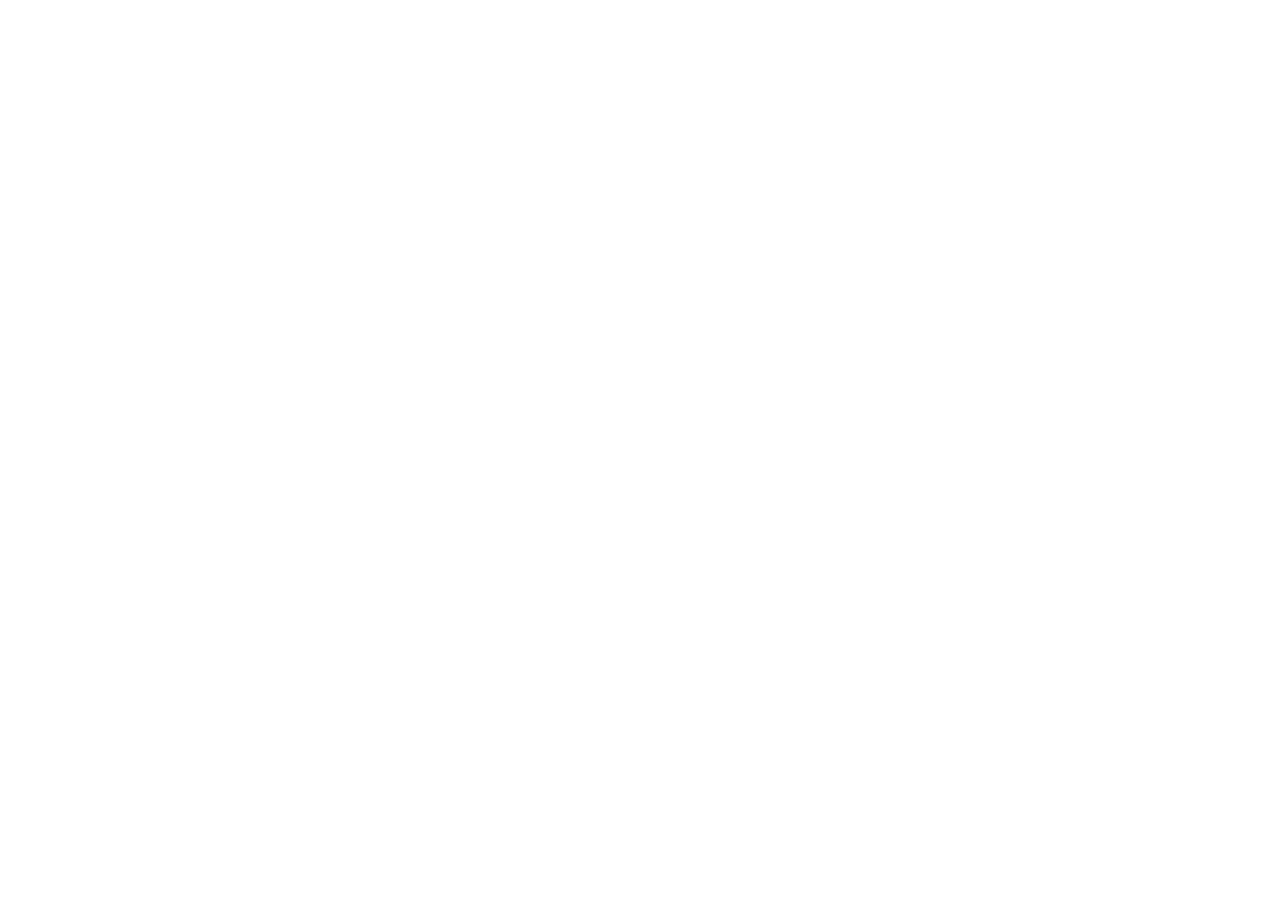
==== index.html @ 0ff0e594 "add initial HTML, CSS, and image files for project setup" ====
<!DOCTYPE html>
<html lang="en">
<head>
    <meta charset="UTF-8">
    <meta name="viewport" content="width=device-width, initial-scale=1.0">
    <title>Noluforge Online Studio</title>
</head>
<body>
    
</body>
</html>
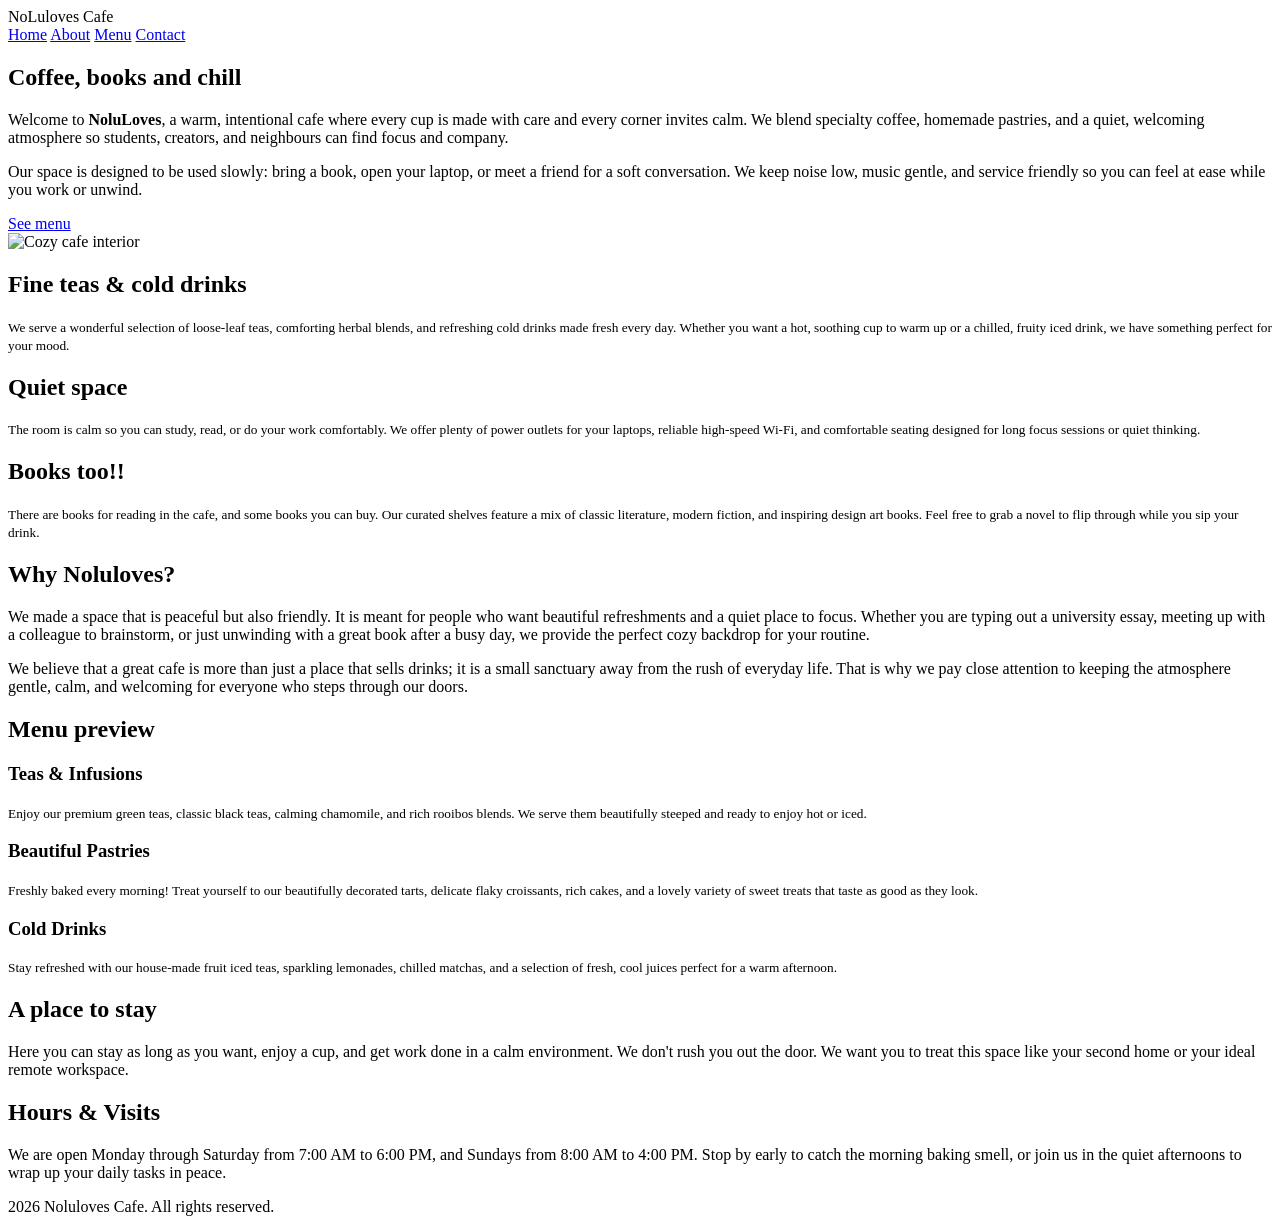
==== commit f65afeb8: "complete html content for all pages and finalize cafe styles" ====
--- a/index.html
+++ b/index.html
@@ -3,9 +3,90 @@
 <head>
     <meta charset="UTF-8">
     <meta name="viewport" content="width=device-width, initial-scale=1.0">
-    <title>Noluforge Online Studio</title>
+  <title>NoluLoves Cafe</title>
+  <link rel="stylesheet" href="css/styles.css">
 </head>
 <body>
     
+  <header class="topbar">
+    <div class="logo">NoLuloves Cafe</div>
+    <nav class="navmenu">
+      <a class="navlink active" href="index.html">Home</a>
+      <a class="navlink" href="about.html">About</a>
+      <a class="navlink" href="services.html">Menu</a>
+      <a class="navlink" href="contact.html">Contact</a>
+    </nav>
+  </header>
+
+  <section class="hero">
+    <div class="hero-text">
+      <h1>Coffee, books and chill</h1>
+        <p>Welcome to <strong>NoluLoves</strong>, a warm, intentional cafe where every cup is made with care and every corner invites calm. We blend specialty coffee, homemade pastries, and a quiet, welcoming atmosphere so students, creators, and neighbours can find focus and company.</p>
+        <p>Our space is designed to be used slowly: bring a book, open your laptop, or meet a friend for a soft conversation. We keep noise low, music gentle, and service friendly so you can feel at ease while you work or unwind.</p>
+      <a class="button" href="services.html">See menu</a>
+    </div>
+    <div class="hero-image">
+      <img src="images/caef.png" alt="Cozy cafe interior" width="500px">
+    </div>
+  </section>
+
+ <main class="content">
+  
+  <section class="feature-row">
+    <article class="feature-card">
+      <h2>Fine teas & cold drinks</h2>
+      <small>We serve a wonderful selection of loose-leaf teas, comforting herbal blends, and refreshing cold drinks made fresh every day. Whether you want a hot, soothing cup to warm up or a chilled, fruity iced drink, we have something perfect for your mood.</small>
+    </article>
+    <article class="feature-card">
+      <h2>Quiet space</h2>
+      <small>The room is calm so you can study, read, or do your work comfortably. We offer plenty of power outlets for your laptops, reliable high-speed Wi-Fi, and comfortable seating designed for long focus sessions or quiet thinking.</small>
+    </article>
+    <article class="feature-card">
+      <h2>Books too!!</h2>
+      <small>There are books for reading in the cafe, and some books you can buy. Our curated shelves feature a mix of classic literature, modern fiction, and inspiring design art books. Feel free to grab a novel to flip through while you sip your drink.</small>
+    </article>
+  </section>
+
+ 
+  <section class="text-section">
+    <h2>Why Noluloves?</h2>
+    <p>We made a space that is peaceful but also friendly. It is meant for people who want beautiful refreshments and a quiet place to focus. Whether you are typing out a university essay, meeting up with a colleague to brainstorm, or just unwinding with a great book after a busy day, we provide the perfect cozy backdrop for your routine.</p><p>We believe that a great cafe is more than just a place that sells drinks; it is a small sanctuary away from the rush of everyday life. That is why we pay close attention to keeping the atmosphere gentle, calm, and welcoming for everyone who steps through our doors.</p>
+  </section>
+
+ 
+  <section class="menu-preview">
+    <h2>Menu preview</h2>
+    <div class="grid-row">
+      <div class="menu-card">
+        <h3>Teas & Infusions</h3>
+        <small>Enjoy our premium green teas, classic black teas, calming chamomile, and rich rooibos blends. We serve them beautifully steeped and ready to enjoy hot or iced.</small>
+      </div>
+      <div class="menu-card">
+        <h3>Beautiful Pastries</h3>
+        <small>Freshly baked every morning! Treat yourself to our beautifully decorated tarts, delicate flaky croissants, rich cakes, and a lovely variety of sweet treats that taste as good as they look.</small>
+      </div>
+      <div class="menu-card">
+        <h3>Cold Drinks</h3>
+        <small>Stay refreshed with our house-made fruit iced teas, sparkling lemonades, chilled matchas, and a selection of fresh, cool juices perfect for a warm afternoon.</small>
+      </div>
+    </div>
+  </section>
+
+  
+  <section class="text-section">
+    <h2>A place to stay</h2>
+    <p>Here you can stay as long as you want, enjoy a cup, and get work done in a calm environment. We don't rush you out the door. We want you to treat this space like your second home or your ideal remote workspace.</p>
+  </section>
+
+
+  <section class="text-section">
+    <h2>Hours & Visits</h2>
+    <p>We are open Monday through Saturday from 7:00 AM to 6:00 PM, and Sundays from 8:00 AM to 4:00 PM. Stop by early to catch the morning baking smell, or join us in the quiet afternoons to wrap up your daily tasks in peace.</p>
+  </section>
+</main>
+
+  <footer class="site-footer">
+    <p>2026 Noluloves Cafe. All rights reserved.</p>
+  </footer>
 </body>
-</html>+</html>
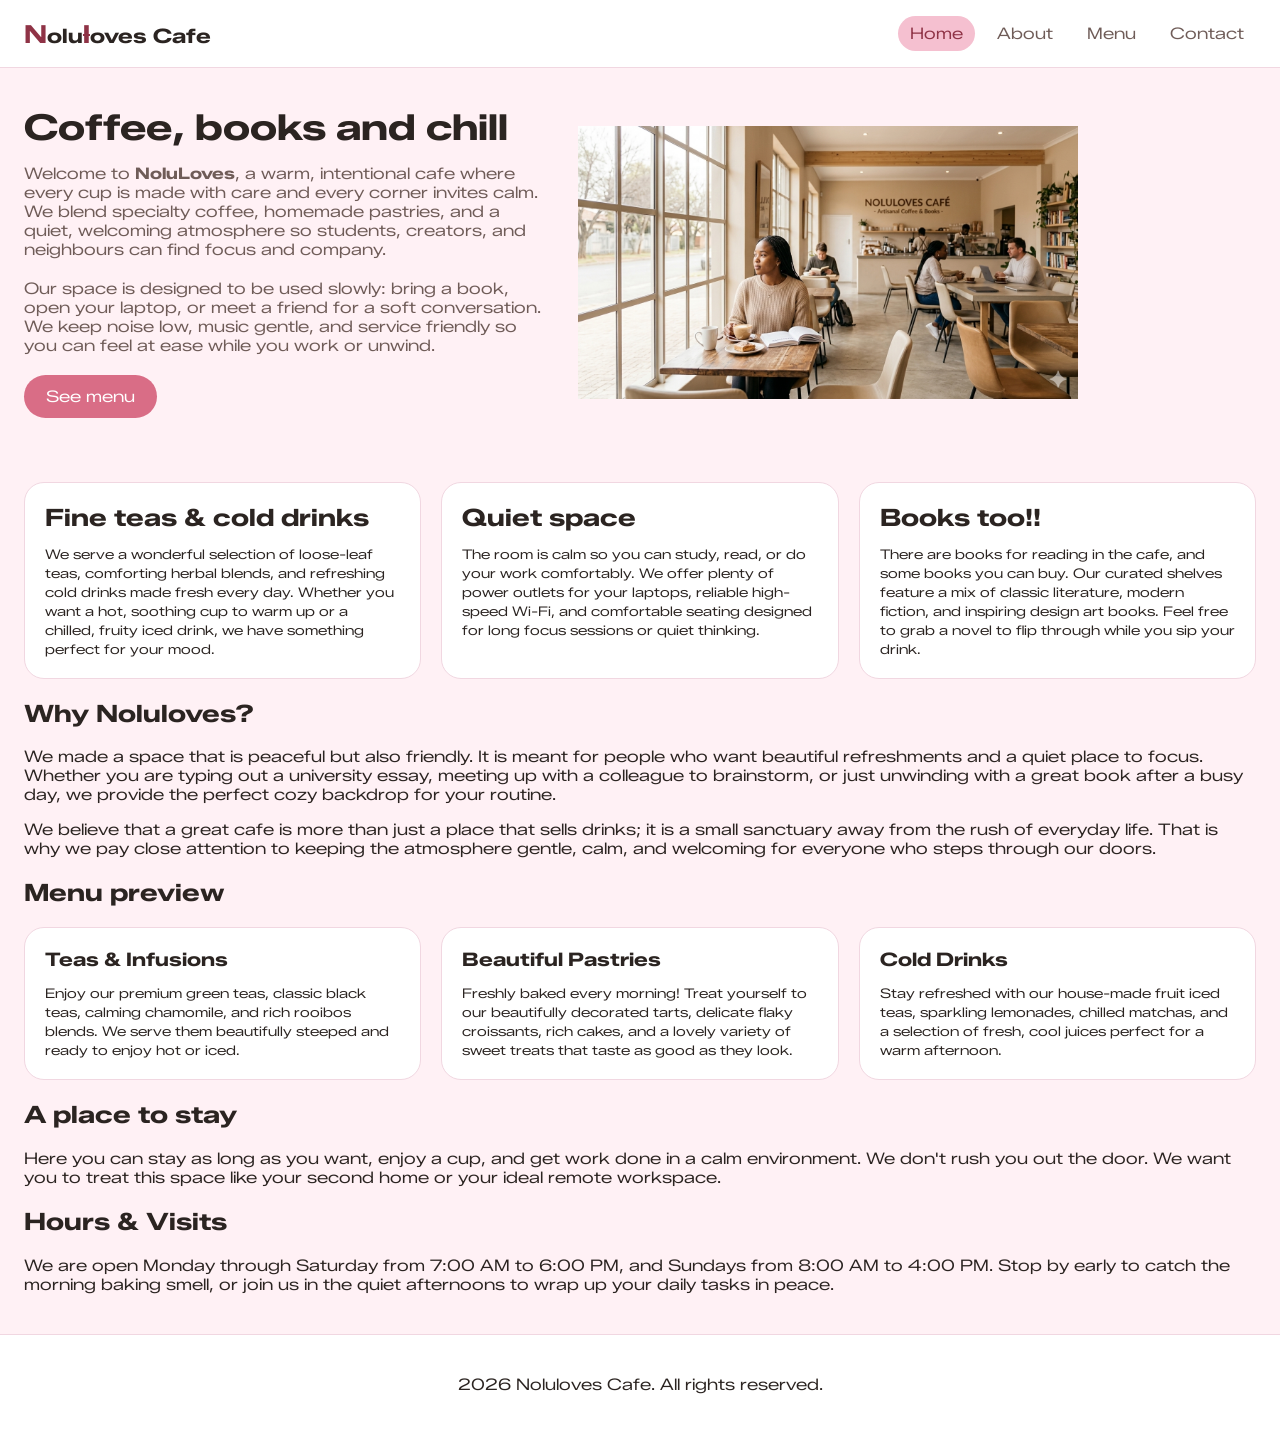
==== commit 97fb7c47: "added Google Fonts and updated logo styling across multiple pages" ====
--- a/index.html
+++ b/index.html
@@ -5,11 +5,14 @@
     <meta name="viewport" content="width=device-width, initial-scale=1.0">
   <title>NoluLoves Cafe</title>
   <link rel="stylesheet" href="css/styles.css">
+  <link rel="preconnect" href="https://fonts.googleapis.com">
+<link rel="preconnect" href="https://fonts.gstatic.com" crossorigin>
+<link href="https://fonts.googleapis.com/css2?family=Geom:ital,wght@0,300..900;1,300..900&family=Merriweather:ital,opsz,wght@0,18..144,300..900;1,18..144,300..900&family=Zalando+Sans+Expanded:ital,wght@0,200..900;1,200..900&display=swap" rel="stylesheet">
 </head>
 <body>
     
   <header class="topbar">
-    <div class="logo">NoLuloves Cafe</div>
+    <div class="logo"><span class="Branding">N</span>olu<S class="Branding">l</S>oves Cafe</div>
     <nav class="navmenu">
       <a class="navlink active" href="index.html">Home</a>
       <a class="navlink" href="about.html">About</a>
--- a/css/styles.css
+++ b/css/styles.css
@@ -0,0 +1,195 @@
+
+body {
+  margin: 0;
+  font-family: Arial, sans-serif;
+  background-color: #fff1f5;
+  color: #2b2421;
+ font-family: "Zalando Sans Expanded", sans-serif;
+}
+
+img {
+  max-width: 100%;
+  display: block;
+}
+
+a {
+  text-decoration: none;
+  color: inherit;
+}
+
+.topbar {
+  display: flex;
+  justify-content: space-between;
+  align-items: center;
+  padding: 16px 24px;
+  background-color: #ffffff;
+  border-bottom: 1px solid #f1d7e1;
+}
+
+.logo {
+  font-weight: bold;
+  font-size: 20px;
+}
+
+.navmenu {
+  display: flex;
+  gap: 10px;
+}
+
+.navlink {
+  padding: 8px 12px;
+  border-radius: 999px;
+  color: #6f5c58;
+}
+
+.navlink:hover,
+.navlink.active {
+  background-color: #f5c0d0;
+  color: #8f3346;
+}
+.Branding{color:#8f3346;
+font-weight: 1200;
+font-size: 25px;}
+.hero {
+  display: flex;
+  flex-wrap: wrap;
+  align-items: center;
+  gap: 34px;
+  padding: 40px 24px;
+}
+
+.hero-text {
+  max-width: 520px;
+}
+
+.hero-text h1 {
+  margin: 0 0 16px 0;
+  font-size: 36px;
+  line-height: 1.1;
+}
+
+.hero-text p {
+  margin: 0 0 20px 0;
+  color: #6f5c58;
+}
+
+.button {
+  display: inline-block;
+  padding: 12px 22px;
+  border-radius: 999px;
+  background-color: #d96d86;
+  color: #ffffff;
+}
+
+.content {
+  padding: 24px;
+}
+
+.feature-row,
+.grid-row {
+  display: flex;
+  flex-wrap: wrap;
+  gap: 20px;
+}
+
+.feature-card,
+.menu-card,
+.info-card {
+  background-color: #ffffff;
+  border: 1px solid #f1d7e1;
+  border-radius: 20px;
+  padding: 20px;
+  flex: 1 1 280px;
+}
+
+.feature-card h2,
+.menu-card h2,
+.info-card h2,
+.feature-card h3,
+.menu-card h3 {
+  margin: 0 0 12px 0;
+}
+
+.feature-card p,
+.menu-card p,
+.info-card p,
+.sectiontext {
+  margin: 0;
+  color: #6f5c58;
+  line-height: 1.7;
+}
+
+.pagehead {
+  padding: 24px;
+  text-align: center;
+}
+
+.pagehead h1 {
+  margin: 0 0 12px 0;
+  font-size: 32px;
+}
+
+.pagehead p {
+  margin: 0;
+  color: #6f5c58;
+  line-height: 1.7;
+}
+
+.contact-grid {
+  display: flex;
+  gap: 20px;
+  flex-wrap: wrap;
+}
+
+.contact-form {
+  display: flex;
+  flex-direction: column;
+  gap: 12px;
+}
+
+.contact-form label {
+  font-weight: bold;
+}
+
+.contact-form input,
+.contact-form textarea {
+  padding: 10px;
+  border: 1px solid #f1d7e1;
+  border-radius: 12px;
+}
+
+.contact-form input:focus,
+.contact-form textarea:focus {
+  outline: 2px solid #f5c0d0;
+}
+
+.card-image {
+  width: 100%;
+  border-radius: 16px;
+  margin-bottom: 16px;
+}
+
+.site-footer {
+  padding: 24px;
+  text-align: center;
+  background-color: #ffffff;
+  border-top: 1px solid #f1d7e1;
+}
+
+@media (max-width: 800px) {
+  .hero,
+  .feature-row,
+  .grid-row,
+  .contact-grid {
+    flex-direction: column;
+  }
+
+  .topbar {
+    flex-direction: column;
+    align-items: flex-start;
+  }
+
+  .navmenu {
+    flex-wrap: wrap;
+  }
+}
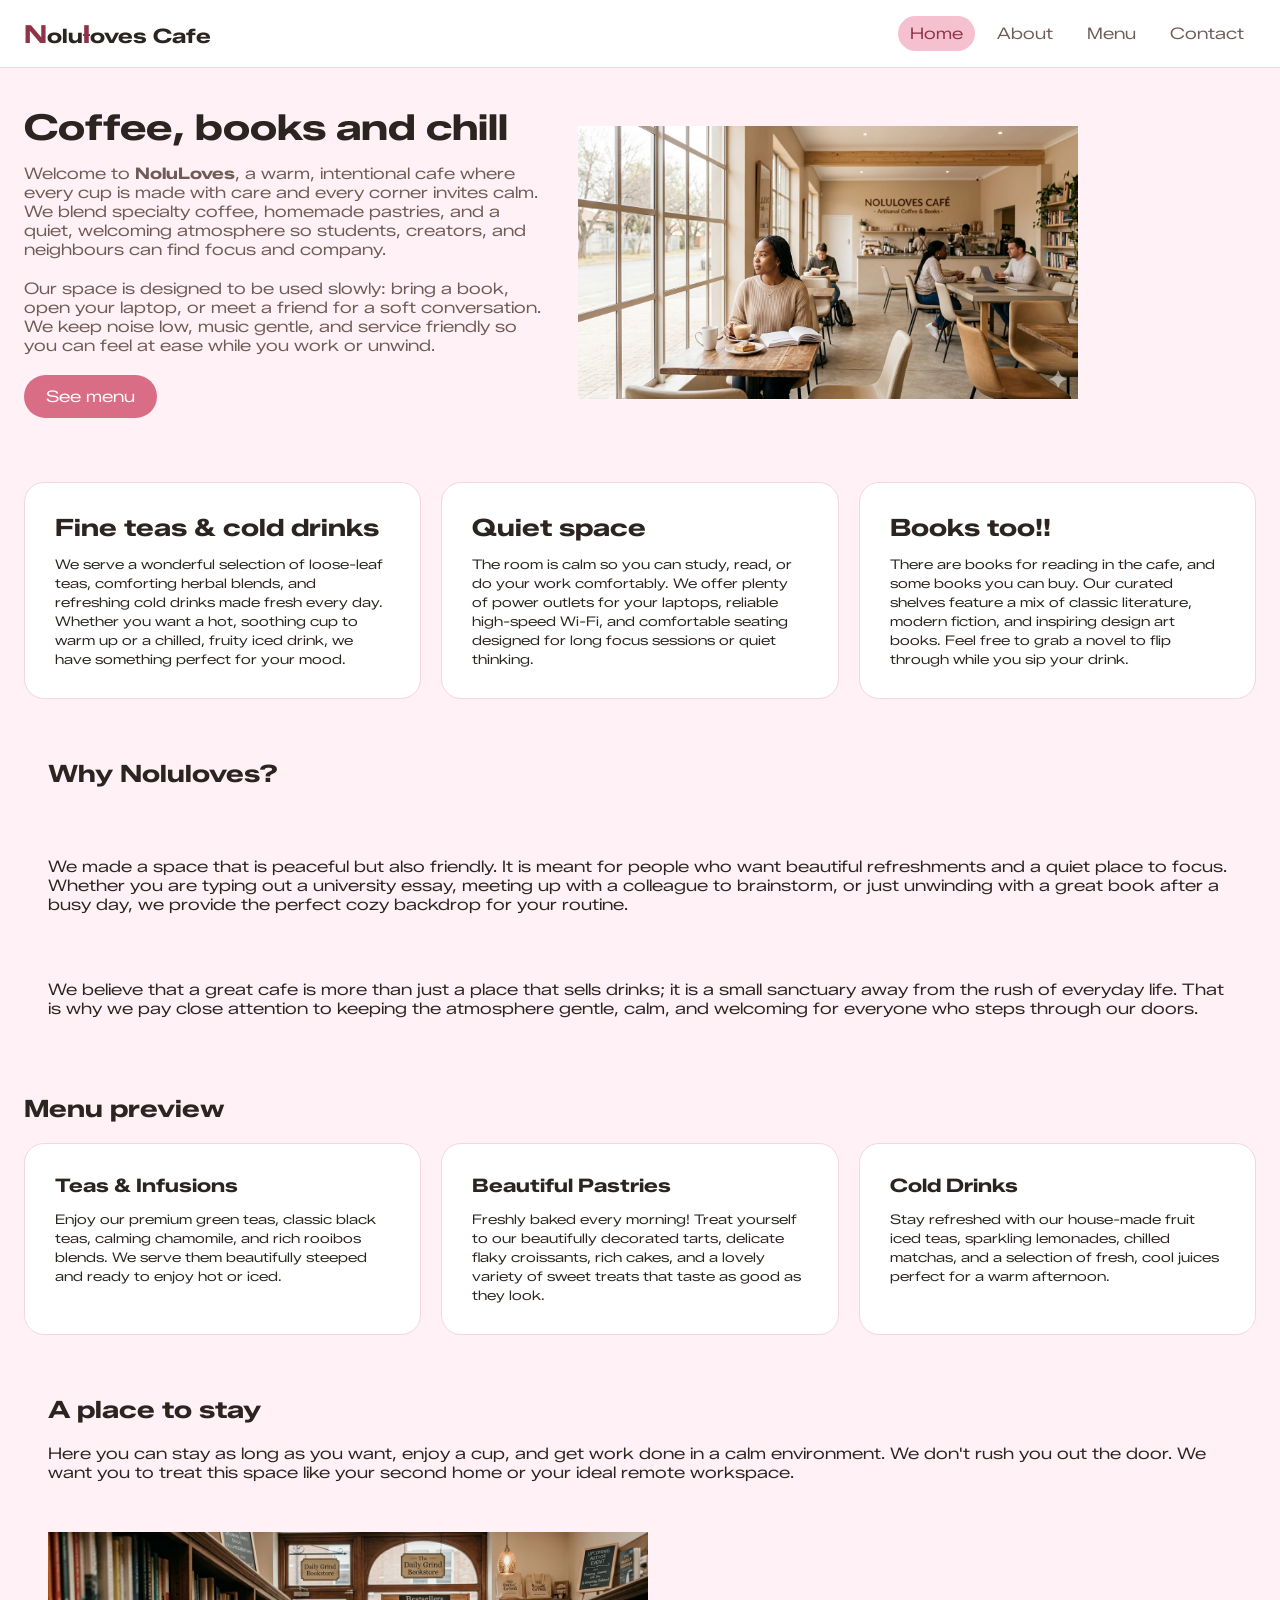
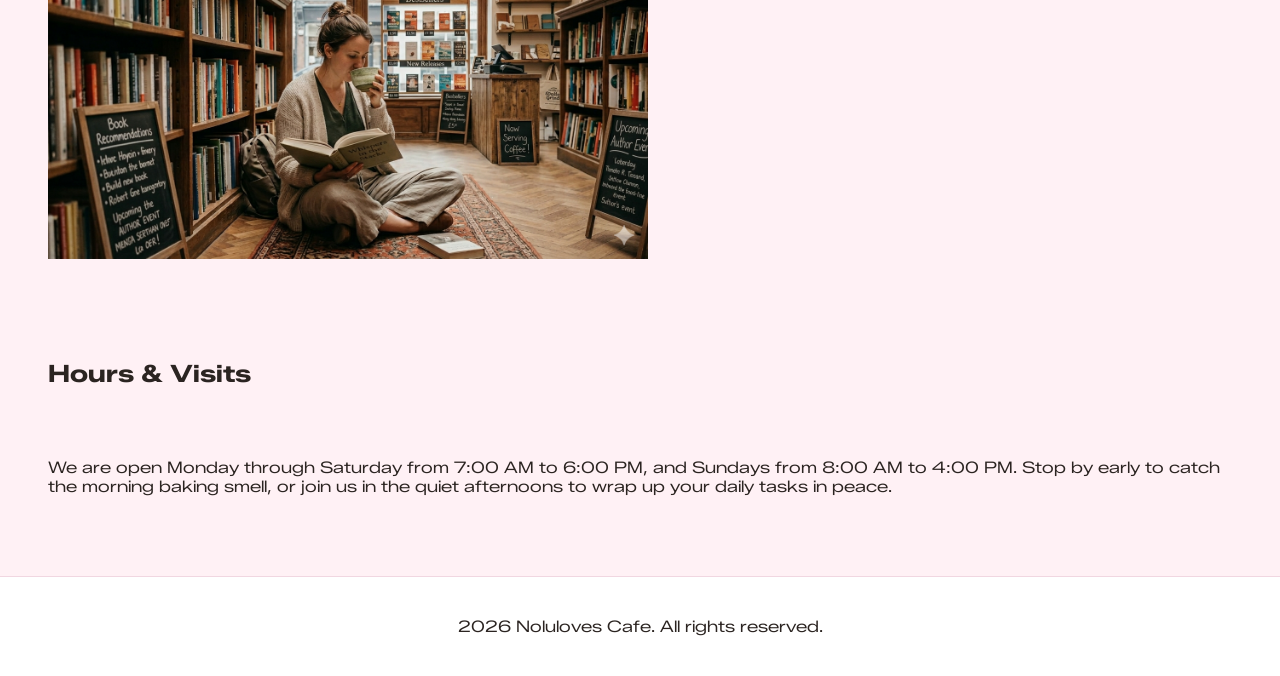
==== commit 3aa484b9: "update styles and content for hero and info sections, adjust padding and structure" ====
--- a/index.html
+++ b/index.html
@@ -77,8 +77,11 @@
 
   
   <section class="text-section">
+<div>
     <h2>A place to stay</h2>
     <p>Here you can stay as long as you want, enjoy a cup, and get work done in a calm environment. We don't rush you out the door. We want you to treat this space like your second home or your ideal remote workspace.</p>
+</div> 
+<div><img src="images/bookstore.png" alt="bookstore image" width="600px"> </div> 
   </section>
 
 
--- a/css/styles.css
+++ b/css/styles.css
@@ -50,7 +50,8 @@
 .Branding{color:#8f3346;
 font-weight: 1200;
 font-size: 25px;}
-.hero {
+
+.hero, .text-section {
   display: flex;
   flex-wrap: wrap;
   align-items: center;
@@ -98,10 +99,10 @@
   background-color: #ffffff;
   border: 1px solid #f1d7e1;
   border-radius: 20px;
-  padding: 20px;
+  padding: 30px;
   flex: 1 1 280px;
 }
-
+.info-card{margin-top: 15px;}
 .feature-card h2,
 .menu-card h2,
 .info-card h2,
@@ -109,6 +110,8 @@
 .menu-card h3 {
   margin: 0 0 12px 0;
 }
+
+
 
 .feature-card p,
 .menu-card p,
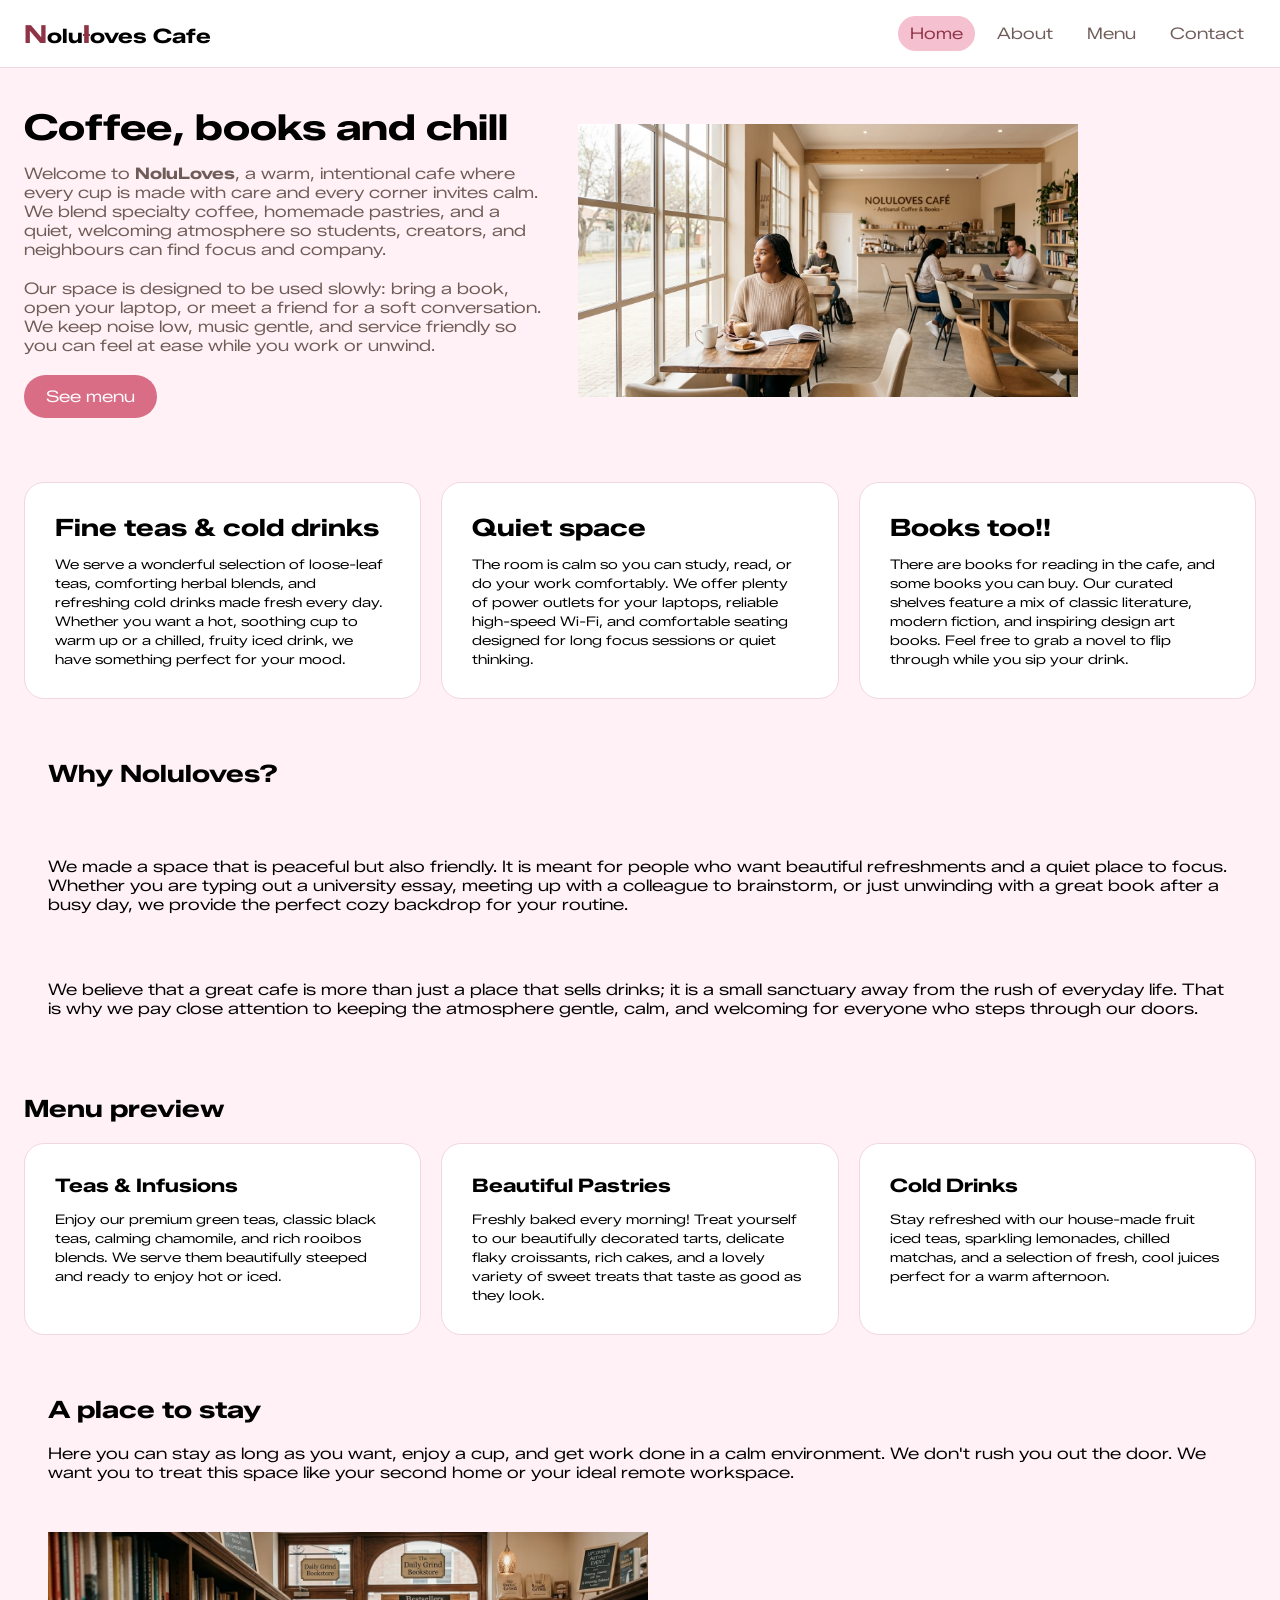
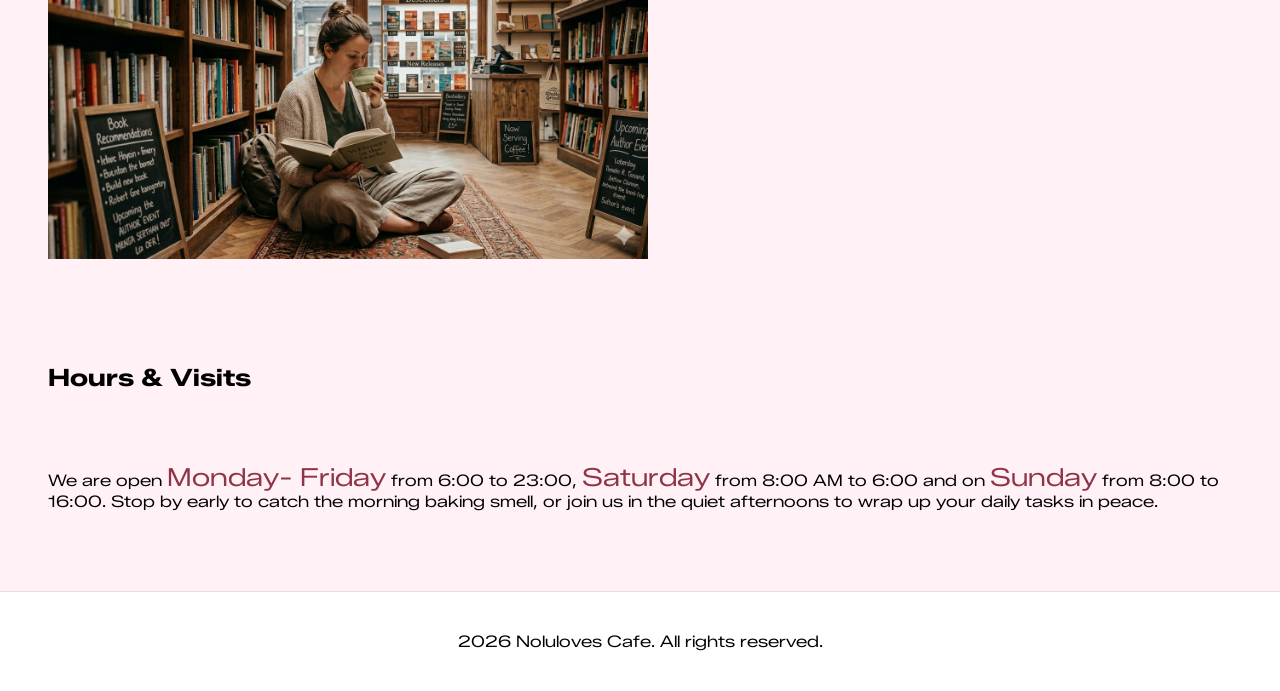
==== commit 34f05cbe: "update image width attribute and enhance operating hours description in index.html" ====
--- a/index.html
+++ b/index.html
@@ -29,7 +29,7 @@
       <a class="button" href="services.html">See menu</a>
     </div>
     <div class="hero-image">
-      <img src="images/caef.png" alt="Cozy cafe interior" width="500px">
+      <img src="images/caef.png" alt="Cozy cafe interior" width="500">
     </div>
   </section>
 
@@ -87,7 +87,7 @@
 
   <section class="text-section">
     <h2>Hours & Visits</h2>
-    <p>We are open Monday through Saturday from 7:00 AM to 6:00 PM, and Sundays from 8:00 AM to 4:00 PM. Stop by early to catch the morning baking smell, or join us in the quiet afternoons to wrap up your daily tasks in peace.</p>
+    <p>We are open <span class="Branding">Monday- Friday</span> from 6:00 to 23:00, <span class="Branding">Saturday</span> from 8:00 AM to 6:00 and on <span class="Branding">Sunday</span> from 8:00 to 16:00. Stop by early to catch the morning baking smell, or join us in the quiet afternoons to wrap up your daily tasks in peace.</p>
   </section>
 </main>
 
--- a/css/styles.css
+++ b/css/styles.css
@@ -1,22 +1,31 @@
 
+/* Base page styles: remove default margin and set main fonts/colors */
 body {
   margin: 0;
-  font-family: Arial, sans-serif;
-  background-color: #fff1f5;
-  color: #2b2421;
- font-family: "Zalando Sans Expanded", sans-serif;
+  font-family: "Zalando Sans Expanded", sans-serif;
+  background-color: #fff1f5;  
+}
+
+html, body {
+  width: 100%;
+  overflow-x: hidden;
+  margin: 0;
+  padding: 0;
 }
 
 img {
-  max-width: 100%;
-  display: block;
-}
-
+  max-width: 100%;  /* Ensures the image never gets wider than its container */
+  height: auto;     /* Keeps the image proportional so it doesn't look stretched */
+}
+
+
+/* Links should not have underlines and should match text color */
 a {
   text-decoration: none;
   color: inherit;
 }
 
+/* Top navbar section with logo and menu */
 .topbar {
   display: flex;
   justify-content: space-between;
@@ -26,31 +35,38 @@
   border-bottom: 1px solid #f1d7e1;
 }
 
+/* Logo text style */
 .logo {
   font-weight: bold;
   font-size: 20px;
 }
 
+.Branding{color:#8f3346;
+font-weight: 1200;
+font-size: 25px;}
+
+/* Navigation menu items in a row */
 .navmenu {
   display: flex;
   gap: 10px;
 }
 
+/* Individual nav link style */
 .navlink {
   padding: 8px 12px;
   border-radius: 999px;
   color: #6f5c58;
 }
 
+/* Hover or active link gets a pink background */
 .navlink:hover,
 .navlink.active {
   background-color: #f5c0d0;
   color: #8f3346;
 }
-.Branding{color:#8f3346;
-font-weight: 1200;
-font-size: 25px;}
-
+
+
+/* Hero and text section layout uses flexbox */
 .hero, .text-section {
   display: flex;
   flex-wrap: wrap;
@@ -59,21 +75,25 @@
   padding: 40px 24px;
 }
 
+/* Keep the hero text from getting too wide */
 .hero-text {
   max-width: 520px;
 }
 
+/* Big heading style in the hero area */
 .hero-text h1 {
   margin: 0 0 16px 0;
   font-size: 36px;
   line-height: 1.1;
 }
 
+/* Small hero paragraph style */
 .hero-text p {
   margin: 0 0 20px 0;
   color: #6f5c58;
 }
 
+/* Rounded button style for calls to action */
 .button {
   display: inline-block;
   padding: 12px 22px;
@@ -82,6 +102,7 @@
   color: #ffffff;
 }
 
+/* Main content padding around page sections */
 .content {
   padding: 24px;
 }
@@ -102,7 +123,12 @@
   padding: 30px;
   flex: 1 1 280px;
 }
-.info-card{margin-top: 15px;}
+/* Extra top margin only for info cards */
+.info-card {
+  margin-top: 15px;
+}
+
+/* Heading spacing inside card blocks */
 .feature-card h2,
 .menu-card h2,
 .info-card h2,
@@ -111,8 +137,7 @@
   margin: 0 0 12px 0;
 }
 
-
-
+/* Paragraph styling inside cards and text sections */
 .feature-card p,
 .menu-card p,
 .info-card p,
@@ -122,38 +147,45 @@
   line-height: 1.7;
 }
 
+/* Page header is centered with space around it */
 .pagehead {
   padding: 24px;
   text-align: center;
 }
 
+/* Large heading inside the page header */
 .pagehead h1 {
   margin: 0 0 12px 0;
   font-size: 32px;
 }
 
+/* Subtitle under the page header heading */
 .pagehead p {
   margin: 0;
   color: #6f5c58;
   line-height: 1.7;
 }
 
+/* Contact section uses a row that wraps on smaller screens */
 .contact-grid {
   display: flex;
   gap: 20px;
   flex-wrap: wrap;
 }
 
+/* Contact form fields are stacked vertically */
 .contact-form {
   display: flex;
   flex-direction: column;
   gap: 12px;
 }
 
+/* Form labels are bold so they stand out */
 .contact-form label {
   font-weight: bold;
 }
 
+/* Inputs and textarea get padding and rounded corners */
 .contact-form input,
 .contact-form textarea {
   padding: 10px;
@@ -161,17 +193,20 @@
   border-radius: 12px;
 }
 
+/* Focus outline when a user clicks into a form field */
 .contact-form input:focus,
 .contact-form textarea:focus {
   outline: 2px solid #f5c0d0;
 }
 
+/* Card images span the full width inside their box */
 .card-image {
   width: 100%;
   border-radius: 16px;
   margin-bottom: 16px;
 }
 
+/* Footer area at the bottom of the page */
 .site-footer {
   padding: 24px;
   text-align: center;
